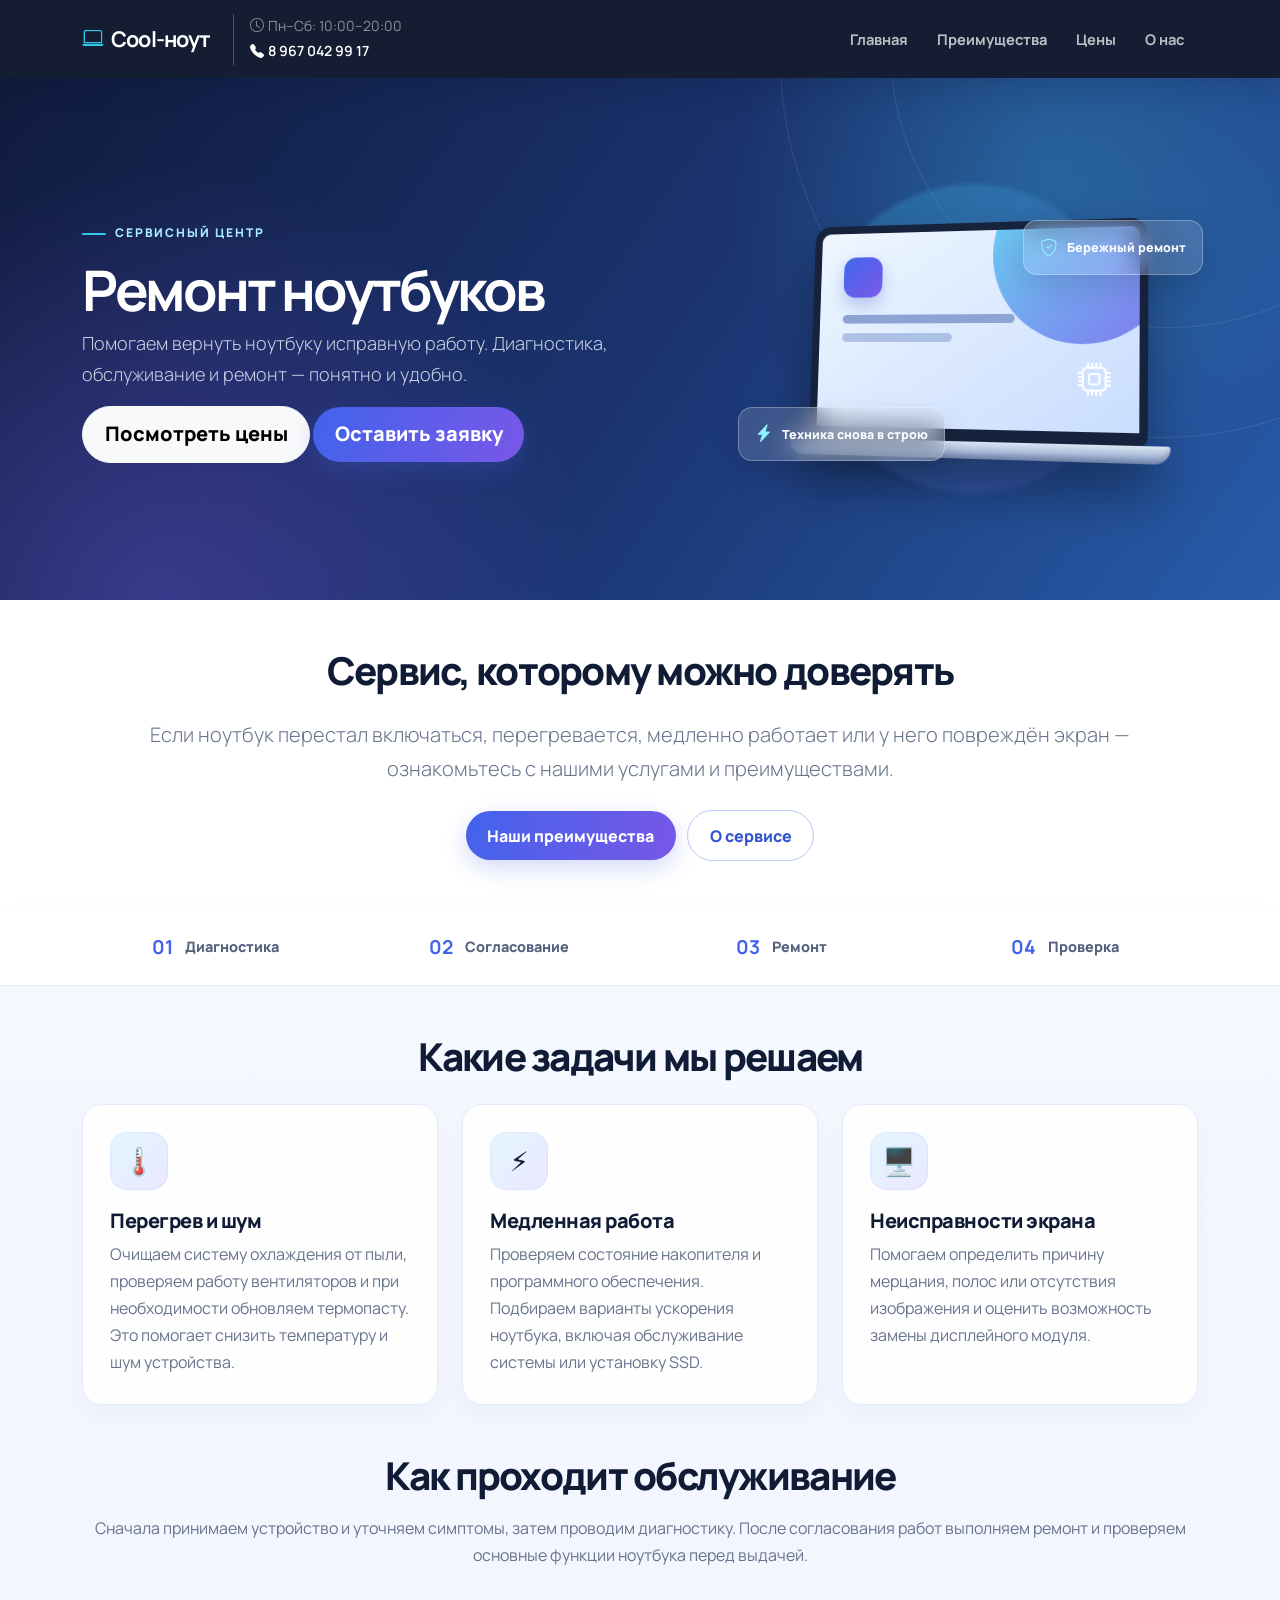
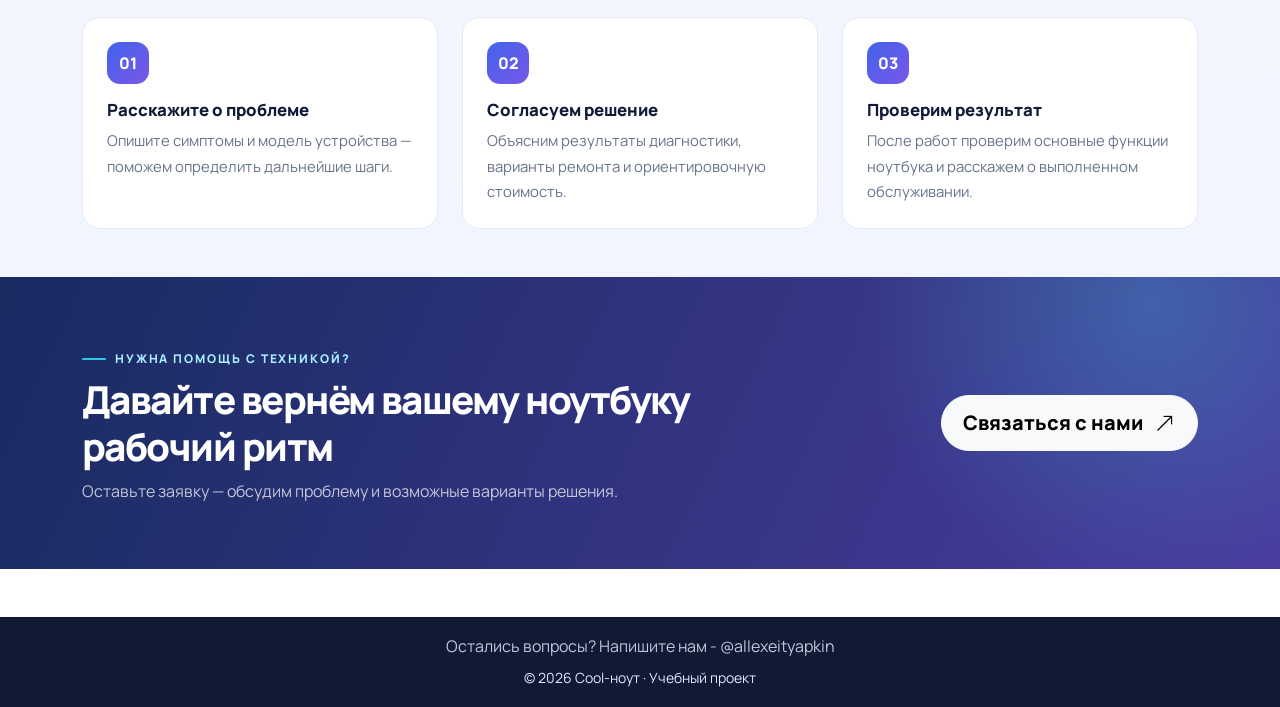
==== index.html @ 17b7eaa2 "project" ====
<!DOCTYPE html>
<html lang="ru">
 <head>
  <meta charset="utf-8"/>
  <meta content="width=device-width, initial-scale=1" name="viewport"/>
  <title>
   Главная — НоутбукСервис
  </title>
  <link href="https://cdn.jsdelivr.net/npm/bootstrap@5.3.8/dist/css/bootstrap.min.css" rel="stylesheet"/>
  <link href="https://cdn.jsdelivr.net/npm/bootstrap-icons@1.11.3/font/bootstrap-icons.min.css" rel="stylesheet"/>
  <link href="css/style.css" rel="stylesheet"/>
 </head>
 <body>
  <nav class="navbar navbar-expand-lg navbar-dark sticky-top site-nav">
   <div class="container">
    <div class="d-flex align-items-center me-auto me-lg-3">
  <a class="navbar-brand fw-bold mb-0" href="index.html">
    <i class="bi bi-laptop me-2"></i>Cool-ноут
  </a>
  <div class="d-none d-md-block border-start border-light border-opacity-25 ps-3 ms-2">
    <div class="text-white-50 small"><i class="bi bi-clock me-1"></i>Пн–Сб: 10:00–20:00</div>
    <a href="tel:+79670429917" class="text-white text-decoration-none fw-semibold small">
      <i class="bi bi-telephone-fill me-1"></i>8 967 042 99 17
    </a>
  </div>
</div>

    <button aria-controls="menu" aria-expanded="false" aria-label="Открыть меню" class="navbar-toggler" data-bs-target="#menu" data-bs-toggle="collapse" type="button">
     <span class="navbar-toggler-icon">
     </span>
    </button>
    <div class="collapse navbar-collapse" id="menu">
     <ul class="navbar-nav ms-lg-auto">
      <li class="nav-item">
       <a class="nav-link" href="index.html">
        Главная
       </a>
      </li>
      <li class="nav-item">
       <a class="nav-link" href="advantages.html">
        Преимущества
       </a>
      </li>
      <li class="nav-item">
       <a class="nav-link" href="prices.html">
        Цены
       </a>
      </li>
      <li class="nav-item">
       <a class="nav-link" href="about.html">
        О нас
       </a>
      </li>
     </ul>
    </div>
   </div>
  </nav>
  <main>
   <header class="hero py-5">
    <div class="container py-lg-5">
     <div class="row align-items-center g-4">
      <div class="col-lg-7">
       <p class="eyebrow">
        Сервисный центр
       </p>
       <h1 class="display-4 fw-bold">
        Ремонт ноутбуков
       </h1>
       <p class="lead">
        Помогаем вернуть ноутбуку исправную работу. Диагностика, обслуживание и ремонт — понятно и удобно.
       </p>
       <a class="btn btn-light btn-lg" href="prices.html">
        Посмотреть цены
       </a>
       <button type="button" class="btn btn-primary btn-lg mt-0" data-bs-toggle="modal" data-bs-target="#consultModal">
            Оставить заявку
       </button>

      </div>
      <div class="col-lg-5 text-center">
       <div class="hero-visual" aria-label="Иллюстрация ноутбука">
        <div class="glow-orbit"></div>
        <div class="laptop-device">
         <div class="laptop-screen"><span class="screen-dot"></span><span class="screen-line"></span><span class="screen-line short"></span><span class="screen-chip"><i class="bi bi-cpu"></i></span></div>
         <div class="laptop-base"></div>
        </div>
        <div class="floating-tag tag-top"><i class="bi bi-shield-check"></i> Бережный ремонт</div>
        <div class="floating-tag tag-bottom"><i class="bi bi-lightning-charge-fill"></i> Техника снова в строю</div>
       </div>
      </div>
     </div>
    </div>
   </header>
   <section class="py-5 reveal">
    <div class="container">
     <h2 class="section-title text-center mb-4">
      Сервис, которому можно доверять
     </h2>
     <p class="text-center lead">
      Если ноутбук перестал включаться, перегревается, медленно работает или у него повреждён экран — ознакомьтесь с нашими услугами и преимуществами.
     </p>
     <div class="text-center mt-4">
      <a class="btn btn-primary me-2" href="advantages.html">
       Наши преимущества
      </a>
      <a class="btn btn-outline-primary" href="about.html">
       О сервисе
      </a>
     </div>
    </div>
   </section>
   <section class="trust-strip">
    <div class="container">
     <div class="row g-3 text-center">
      <div class="col-6 col-lg-3"><strong>01</strong><span>Диагностика</span></div>
      <div class="col-6 col-lg-3"><strong>02</strong><span>Согласование</span></div>
      <div class="col-6 col-lg-3"><strong>03</strong><span>Ремонт</span></div>
      <div class="col-6 col-lg-3"><strong>04</strong><span>Проверка</span></div>
     </div>
    </div>
   </section>
   <section class="py-5 section-soft reveal">
    <div class="container">
     <h2 class="section-title text-center mb-4">
      Какие задачи мы решаем
     </h2>
     <div class="row g-4">
      <div class="col-md-4">
       <article class="feature-card h-100 reveal">
        <div class="feature-icon">
         🌡️
        </div>
        <h3 class="h5">
         Перегрев и шум
        </h3>
        <p>
         Очищаем систему охлаждения от пыли, проверяем работу вентиляторов и при необходимости обновляем термопасту. Это помогает снизить температуру и шум устройства.
        </p>
       </article>
      </div>
      <div class="col-md-4">
       <article class="feature-card h-100 reveal">
        <div class="feature-icon">
         ⚡
        </div>
        <h3 class="h5">
         Медленная работа
        </h3>
        <p>
         Проверяем состояние накопителя и программного обеспечения. Подбираем варианты ускорения ноутбука, включая обслуживание системы или установку SSD.
        </p>
       </article>
      </div>
      <div class="col-md-4">
       <article class="feature-card h-100 reveal">
        <div class="feature-icon">
         🖥️
        </div>
        <h3 class="h5">
         Неисправности экрана
        </h3>
        <p>
         Помогаем определить причину мерцания, полос или отсутствия изображения и оценить возможность замены дисплейного модуля.
        </p>
       </article>
      </div>
     </div>
     <h2 class="section-title text-center mt-5 mb-3">
      Как проходит обслуживание
     </h2>
     <p class="text-center">
      Сначала принимаем устройство и уточняем симптомы, затем проводим диагностику. После согласования работ выполняем ремонт и проверяем основные функции ноутбука перед выдачей.
     </p>
     <div class="row g-4 mt-4 process-grid">
      <div class="col-md-4"><div class="process-card"><span>01</span><h3>Расскажите о проблеме</h3><p>Опишите симптомы и модель устройства — поможем определить дальнейшие шаги.</p></div></div>
      <div class="col-md-4"><div class="process-card"><span>02</span><h3>Согласуем решение</h3><p>Объясним результаты диагностики, варианты ремонта и ориентировочную стоимость.</p></div></div>
      <div class="col-md-4"><div class="process-card"><span>03</span><h3>Проверим результат</h3><p>После работ проверим основные функции ноутбука и расскажем о выполненном обслуживании.</p></div></div>
     </div>
    </div>
   </section>
   <section class="cta-band reveal">
    <div class="container d-lg-flex align-items-center justify-content-between gap-4">
     <div><p class="eyebrow mb-2">Нужна помощь с техникой?</p><h2>Давайте вернём вашему ноутбуку рабочий ритм</h2><p class="mb-lg-0">Оставьте заявку — обсудим проблему и возможные варианты решения.</p></div>
     <button type="button" class="btn btn-light btn-lg mt-3 mt-lg-0" data-bs-toggle="modal" data-bs-target="#consultModal">Связаться с нами <i class="bi bi-arrow-up-right ms-2"></i></button>
    </div>
   </section>
  </main>
  <footer class="py-3 mt-5">
   <div class="container text-center">
    <p class="mb-1">
     Остались вопросы? Напишите нам - @allexeityapkin
    </p>
    <small>© 2026 Cool-ноут · Учебный проект</small>
   </div>
  </footer>
  <script src="https://cdn.jsdelivr.net/npm/bootstrap@5.3.8/dist/js/bootstrap.bundle.min.js">
  </script>
  <!-- MODAL: ЗАЯВКА НА КОНСУЛЬТАЦИЮ -->
<div class="modal fade" id="consultModal" tabindex="-1" aria-labelledby="consultModalLabel" aria-hidden="true">
  <div class="modal-dialog modal-dialog-centered">
    <div class="modal-content">
      <div class="modal-header">
        <h5 class="modal-title" id="consultModalLabel">Оставьте заявку, и мы с вами свяжемся</h5>
        <button type="button" class="btn-close" data-bs-dismiss="modal" aria-label="Закрыть"></button>
      </div>
      <div class="modal-body">
        <form id="consultForm" novalidate>
          <div class="mb-3">
            <label for="clientName" class="form-label">Ваше имя</label>
            <input type="text" class="form-control" id="clientName" name="name" required>
          </div>
          <div class="mb-3">
            <label for="clientPhone" class="form-label">Ваш телефон</label>
            <input type="tel" class="form-control" id="clientPhone" name="phone"
                   pattern="[\d\s\+\-]{6,20}" required>
            <div class="form-text">Например: +7 (999) 123-45-67</div>
          </div>
          <div class="mb-3">
            <label for="clientProblem" class="form-label">Краткое описание проблемы</label>
            <textarea class="form-control" id="clientProblem" name="problem" rows="3" required
                      placeholder="Например: ноутбук сильно греется и шумит"></textarea>
          </div>
          <div class="alert alert-success d-none" id="consultSuccess">
            Заявка отправлена! Мы свяжемся с вами в ближайшее время.
          </div>
          <button type="submit" class="btn btn-primary w-100">Отправить заявку</button>
        </form>
      </div>
    </div>
  </div>
</div>

<script>
  document.getElementById('consultForm').addEventListener('submit', function (e) {
    e.preventDefault();
    const form = e.target;
    if (!form.checkValidity()) {
      form.reportValidity();
      return;
    }
    // Пока данные никуда не уходят: здесь можно подключить почту,
    // Telegram-бота или свой бэкенд.
    document.getElementById('consultSuccess').classList.remove('d-none');
    form.reset();
    setTimeout(function () {
      const modal = bootstrap.Modal.getInstance(document.getElementById('consultModal'));
      modal.hide();
      document.getElementById('consultSuccess').classList.add('d-none');
    }, 2500);
  });
</script>
<!-- END MODAL -->

 
 <script>
  // Плавное появление блоков при прокрутке страницы.
  document.documentElement.classList.add('js-ready');
  const revealObserver = new IntersectionObserver((entries) => {
   entries.forEach((entry) => {
    if (entry.isIntersecting) { entry.target.classList.add('is-visible'); revealObserver.unobserve(entry.target); }
   });
  }, { threshold: 0.12 });
  document.querySelectorAll('.reveal').forEach((element) => revealObserver.observe(element));
 </script>
 <button id="backToTop" class="back-to-top" aria-label="Наверх">
    <i class="bi bi-arrow-up"></i>
</button>
<script>
    const backToTop = document.getElementById('backToTop');

    window.addEventListener('scroll', () => {
        if (window.scrollY > 300) {
            backToTop.classList.add('show');
        } else {
            backToTop.classList.remove('show');
        }
    });

    backToTop.addEventListener('click', () => {
        window.scrollTo({
            top: 0,
            behavior: 'smooth'
        });
    });
</script>
 </body>
</html>
---- css/style.css ----
@import url('https://fonts.googleapis.com/css2?family=Manrope:wght@400;500;600;700;800&display=swap');

:root {
  --ink: #101b35;
  --muted: #68748d;
  --blue: #4263eb;
  --cyan: #31c7e8;
  --violet: #7957e8;
  --surface: #ffffff;
  --soft: #f3f6ff;
  --line: #e5eaf5;
  --shadow: 0 18px 55px rgba(24, 43, 91, .10);
}

* { box-sizing: border-box; }
html { scroll-behavior: smooth; }
body {
  color: var(--ink);
  background: #fff;
  font-family: 'Manrope', system-ui, -apple-system, sans-serif;
  line-height: 1.7;
  overflow-x: hidden;
}
::selection { background: #dce5ff; color: var(--ink); }
a { transition: color .2s ease, opacity .2s ease; }

.site-nav {
  background: rgba(12, 20, 43, .96) !important;
  backdrop-filter: blur(16px);
  box-shadow: 0 8px 30px rgba(8, 17, 42, .16);
  padding: .85rem 0;
}
.navbar-brand { letter-spacing: -.04em; font-size: 1.35rem; }
.navbar-brand i { color: var(--cyan); }
.site-nav .nav-link {
  color: rgba(255,255,255,.72) !important;
  font-size: .92rem;
  font-weight: 700;
  padding: .6rem .9rem !important;
  border-radius: 999px;
}
.site-nav .nav-link:hover, .site-nav .nav-link:focus {
  color: #fff !important;
  background: rgba(255,255,255,.10);
}

.hero {
  position: relative;
  isolation: isolate;
  overflow: hidden;
  color: #fff;
  background: radial-gradient(circle at 82% 18%, rgba(67, 201, 238, .25), transparent 28%),
              radial-gradient(circle at 12% 100%, rgba(126, 88, 232, .34), transparent 35%),
              linear-gradient(125deg, #101b3d 0%, #1b3470 52%, #275caa 100%);
}
.hero::before, .hero::after {
  content: ''; position: absolute; z-index: -1; border: 1px solid rgba(255,255,255,.10);
  border-radius: 50%; pointer-events: none;
}
.hero::before { width: 560px; height: 560px; right: -170px; top: -310px; }
.hero::after { width: 760px; height: 760px; right: -260px; top: -400px; }
.hero .container { position: relative; }
.hero h1 { letter-spacing: -.055em; line-height: 1.08; max-width: 720px; }
.hero .lead { color: rgba(239,245,255,.82); max-width: 610px; font-size: 1.13rem; }
.eyebrow {
  display: inline-flex; align-items: center; gap: .55rem;
  text-transform: uppercase; letter-spacing: .16em; font-size: .75rem;
  font-weight: 800; color: #a8edff;
}
.eyebrow::before { content: ''; width: 24px; height: 2px; border-radius: 2px; background: var(--cyan); }
.btn { border-radius: 999px; font-weight: 800; padding: .78rem 1.35rem; transition: transform .25s ease, box-shadow .25s ease, background .25s ease; }
.btn:hover { transform: translateY(-3px); box-shadow: 0 12px 28px rgba(10,20,55,.18); }
.btn-primary { border: 0; background: linear-gradient(110deg, var(--blue), var(--violet)); box-shadow: 0 8px 22px rgba(66,99,235,.24); }
.btn-primary:hover, .btn-primary:focus { background: linear-gradient(110deg, #3454dc, #6945db); }
.btn-outline-primary { border-color: #b9c7fa; color: #3455cf; }

.hero-visual { position: relative; min-height: 330px; display: grid; place-items: center; }
.glow-orbit { position: absolute; width: 310px; height: 310px; border-radius: 50%; background: linear-gradient(135deg, rgba(53,205,239,.25), rgba(121,87,232,.20)); filter: blur(2px); animation: pulseGlow 5s ease-in-out infinite; }
.laptop-device { position: relative; width: min(100%, 370px); transform: perspective(900px) rotateY(-13deg) rotateX(5deg); filter: drop-shadow(0 28px 25px rgba(0,0,0,.35)); animation: floatLaptop 6s ease-in-out infinite; }
.laptop-screen { height: 220px; margin: 0 13px; padding: 25px; border: 8px solid #17223d; border-bottom-width: 12px; border-radius: 17px 17px 8px 8px; background: linear-gradient(145deg, #eff7ff, #c9ddff); position: relative; overflow: hidden; }
.laptop-screen::before { content: ''; position: absolute; width: 180px; height: 180px; right: -35px; top: -65px; border-radius: 50%; background: linear-gradient(135deg, #4dd5ee, #7562ec); opacity: .85; }
.screen-dot { display: block; position: relative; width: 42px; height: 42px; border-radius: 13px; background: linear-gradient(135deg, #4167ed, #7b59e8); box-shadow: 0 8px 18px #4c69cb55; }
.screen-line { display: block; position: relative; width: 65%; height: 9px; margin-top: 18px; border-radius: 10px; background: #8ca4d4; }
.screen-line.short { width: 42%; margin-top: 10px; opacity: .6; }
.screen-chip { position: absolute; right: 27px; bottom: 24px; color: #fff; font-size: 2rem; }
.laptop-base { height: 17px; margin: 0 -8px; border-radius: 2px 2px 16px 16px; background: linear-gradient(#dce7f7, #8399bf); box-shadow: inset 0 -4px 5px rgba(20,35,65,.2); }
.floating-tag { position: absolute; z-index: 2; display: flex; align-items: center; gap: .55rem; padding: .7rem 1rem; border: 1px solid rgba(255,255,255,.28); border-radius: 14px; background: rgba(255,255,255,.14); backdrop-filter: blur(14px); color: #fff; font-size: .78rem; font-weight: 800; box-shadow: 0 12px 30px rgba(0,0,0,.12); animation: floatTag 5s ease-in-out infinite; }
.floating-tag i { color: #8ff0ff; font-size: 1.1rem; }
.tag-top { top: 14%; right: -1%; }
.tag-bottom { bottom: 13%; left: -2%; animation-delay: -2s; }

.trust-strip { padding: 1.35rem 0; background: #fff; border-bottom: 1px solid var(--line); box-shadow: 0 10px 30px rgba(25,45,90,.035); }
.trust-strip .col-6, .trust-strip .col-lg-3 { display: flex; justify-content: center; align-items: center; gap: .75rem; }
.trust-strip strong { color: var(--blue); font-size: 1.2rem; }
.trust-strip span { color: #53617d; font-weight: 800; font-size: .9rem; }
.section-title { color: var(--ink); font-weight: 800; letter-spacing: -.045em; }
main section > .container > .section-title { font-size: clamp(1.8rem, 3vw, 2.55rem); }
main p { color: var(--muted); }
.section-soft { background: linear-gradient(180deg, #f6f8ff, #f1f5ff); }
.feature-card {
  position: relative; height: 100%; padding: 1.7rem; border-radius: 1.25rem;
  background: rgba(255,255,255,.92); border: 1px solid #e4eafa;
  box-shadow: 0 8px 25px rgba(27,48,100,.045);
  transition: transform .3s ease, box-shadow .3s ease, border-color .3s ease;
}
.feature-card:hover { transform: translateY(-8px); border-color: #c5d2ff; box-shadow: var(--shadow); }
.feature-card h2, .feature-card h3 { color: var(--ink); font-weight: 800; letter-spacing: -.025em; }
.feature-card p { color: var(--muted); margin-bottom: 0; }
.feature-icon { display: grid; place-items: center; width: 58px; height: 58px; margin-bottom: 1.15rem; border-radius: 17px; font-size: 1.7rem; background: linear-gradient(135deg, #e4f6ff, #eae8ff); box-shadow: inset 0 0 0 1px rgba(87,112,215,.08); }
.process-card { height: 100%; padding: 1.5rem; border-radius: 1.1rem; background: #fff; border: 1px solid var(--line); }
.process-card > span { display: inline-grid; place-items: center; width: 42px; height: 42px; margin-bottom: 1rem; border-radius: 13px; color: #fff; font-weight: 800; background: linear-gradient(135deg, var(--blue), var(--violet)); }
.process-card h3 { font-size: 1.05rem; font-weight: 800; color: var(--ink); }
.process-card p { margin-bottom: 0; font-size: .93rem; }
.cta-band { padding: 4rem 0; color: #fff; background: radial-gradient(circle at 90% 10%, rgba(66,220,238,.25), transparent 25%), linear-gradient(115deg, #182b61, #493b9d); }
.cta-band h2 { max-width: 720px; font-weight: 800; letter-spacing: -.04em; font-size: clamp(1.7rem, 3vw, 2.6rem); }
.cta-band p:not(.eyebrow) { color: rgba(255,255,255,.72); }
.cta-band .eyebrow { color: #a7edff; }

.price-table { border-radius: 1rem; overflow: hidden; box-shadow: var(--shadow); border: 1px solid var(--line); }
.price-table .table { margin: 0; }
.price-table thead th { padding: 1rem 1.2rem; background: #172750; border-color: rgba(255,255,255,.12); }
.price-table tbody td { padding: .9rem 1.2rem; border-color: var(--line); color: #46536f; }
.price-table tbody tr { transition: background .2s ease; }
.price-table tbody tr:hover { background: #edf2ff; }
.alert-info { color: #284a9c; background: #edf4ff; border: 1px solid #d7e4ff; border-radius: 1rem; }
.about-symbol { display: grid; place-items: center; min-height: 250px; border-radius: 1.5rem; color: #fff; background: radial-gradient(circle at 25% 20%, #5ad9ef, transparent 35%), linear-gradient(135deg, #294db2, #7656db); font-size: 6rem; box-shadow: var(--shadow); }

footer { margin-top: 0 !important; padding: 2.1rem 0 !important; color: #dce7ff; background: #101a35; }
footer p { color: rgba(235,242,255,.8); }
footer a { color: #8ceaff; text-decoration: none; }
footer a:hover { color: #fff; }

/* Scroll reveal */
.js-ready .reveal { opacity: 0; transform: translateY(24px); transition: opacity .7s ease, transform .7s cubic-bezier(.2,.7,.2,1); }
.js-ready .reveal.is-visible { opacity: 1; transform: translateY(0); }
.feature-card.reveal:nth-child(2) { transition-delay: .08s; }
.feature-card.reveal:nth-child(3) { transition-delay: .16s; }
@keyframes floatLaptop { 0%,100% { transform: perspective(900px) rotateY(-13deg) rotateX(5deg) translateY(0); } 50% { transform: perspective(900px) rotateY(-13deg) rotateX(5deg) translateY(-13px); } }
@keyframes floatTag { 0%,100% { translate: 0 0; } 50% { translate: 0 -9px; } }
@keyframes pulseGlow { 0%,100% { transform: scale(.96); opacity: .7; } 50% { transform: scale(1.06); opacity: 1; } }

@media (max-width: 991.98px) {
  .site-nav .navbar-collapse { padding-top: .8rem; }
  .site-nav .nav-link { padding-left: .8rem !important; }
  .hero-visual { min-height: 290px; margin-top: 1rem; }
  .laptop-device { max-width: 330px; }
  .laptop-screen { height: 195px; }
  .tag-top { right: 0; }
  .tag-bottom { left: 0; }
}
@media (max-width: 575.98px) {
  .hero { text-align: center; }
  .hero .eyebrow { justify-content: center; }
  .hero h1 { font-size: 2.55rem; }
  .hero .lead { font-size: 1rem; }
  .hero-visual { min-height: 245px; }
  .laptop-device { max-width: 275px; }
  .laptop-screen { height: 165px; padding: 18px; }
  .floating-tag { font-size: .67rem; padding: .55rem .7rem; }
  .tag-top { top: 4%; right: -2%; }
  .tag-bottom { bottom: 4%; left: -2%; }
  .trust-strip .col-6 { gap: .45rem; }
  .trust-strip span { font-size: .78rem; }
}
@media (prefers-reduced-motion: reduce) {
  *, *::before, *::after { scroll-behavior: auto !important; animation-duration: .01ms !important; animation-iteration-count: 1 !important; transition-duration: .01ms !important; }
  .js-ready .reveal { opacity: 1; transform: none; }
}
/* Кнопка возврата наверх */
.back-to-top {
    position: fixed;
    right: 30px;
    bottom: 30px;
    width: 55px;
    height: 55px;
    border: none;
    border-radius: 16px;
    background: linear-gradient(135deg, #2563eb, #7c3aed);
    color: white;
    font-size: 24px;
    cursor: pointer;
    z-index: 9999;

    opacity: 0;
    visibility: hidden;
    transform: translateY(20px);

    transition: all 0.3s ease;
    box-shadow: 0 8px 25px rgba(37, 99, 235, 0.35);
}

.back-to-top.show {
    opacity: 1;
    visibility: visible;
    transform: translateY(0);
}

.back-to-top:hover {
    transform: translateY(-5px);
    box-shadow: 0 12px 30px rgba(124, 58, 237, 0.45);
}

html {
    scroll-behavior: smooth;
}

@media (max-width: 576px) {
    .back-to-top {
        right: 18px;
        bottom: 18px;
        width: 48px;
        height: 48px;
    }
}
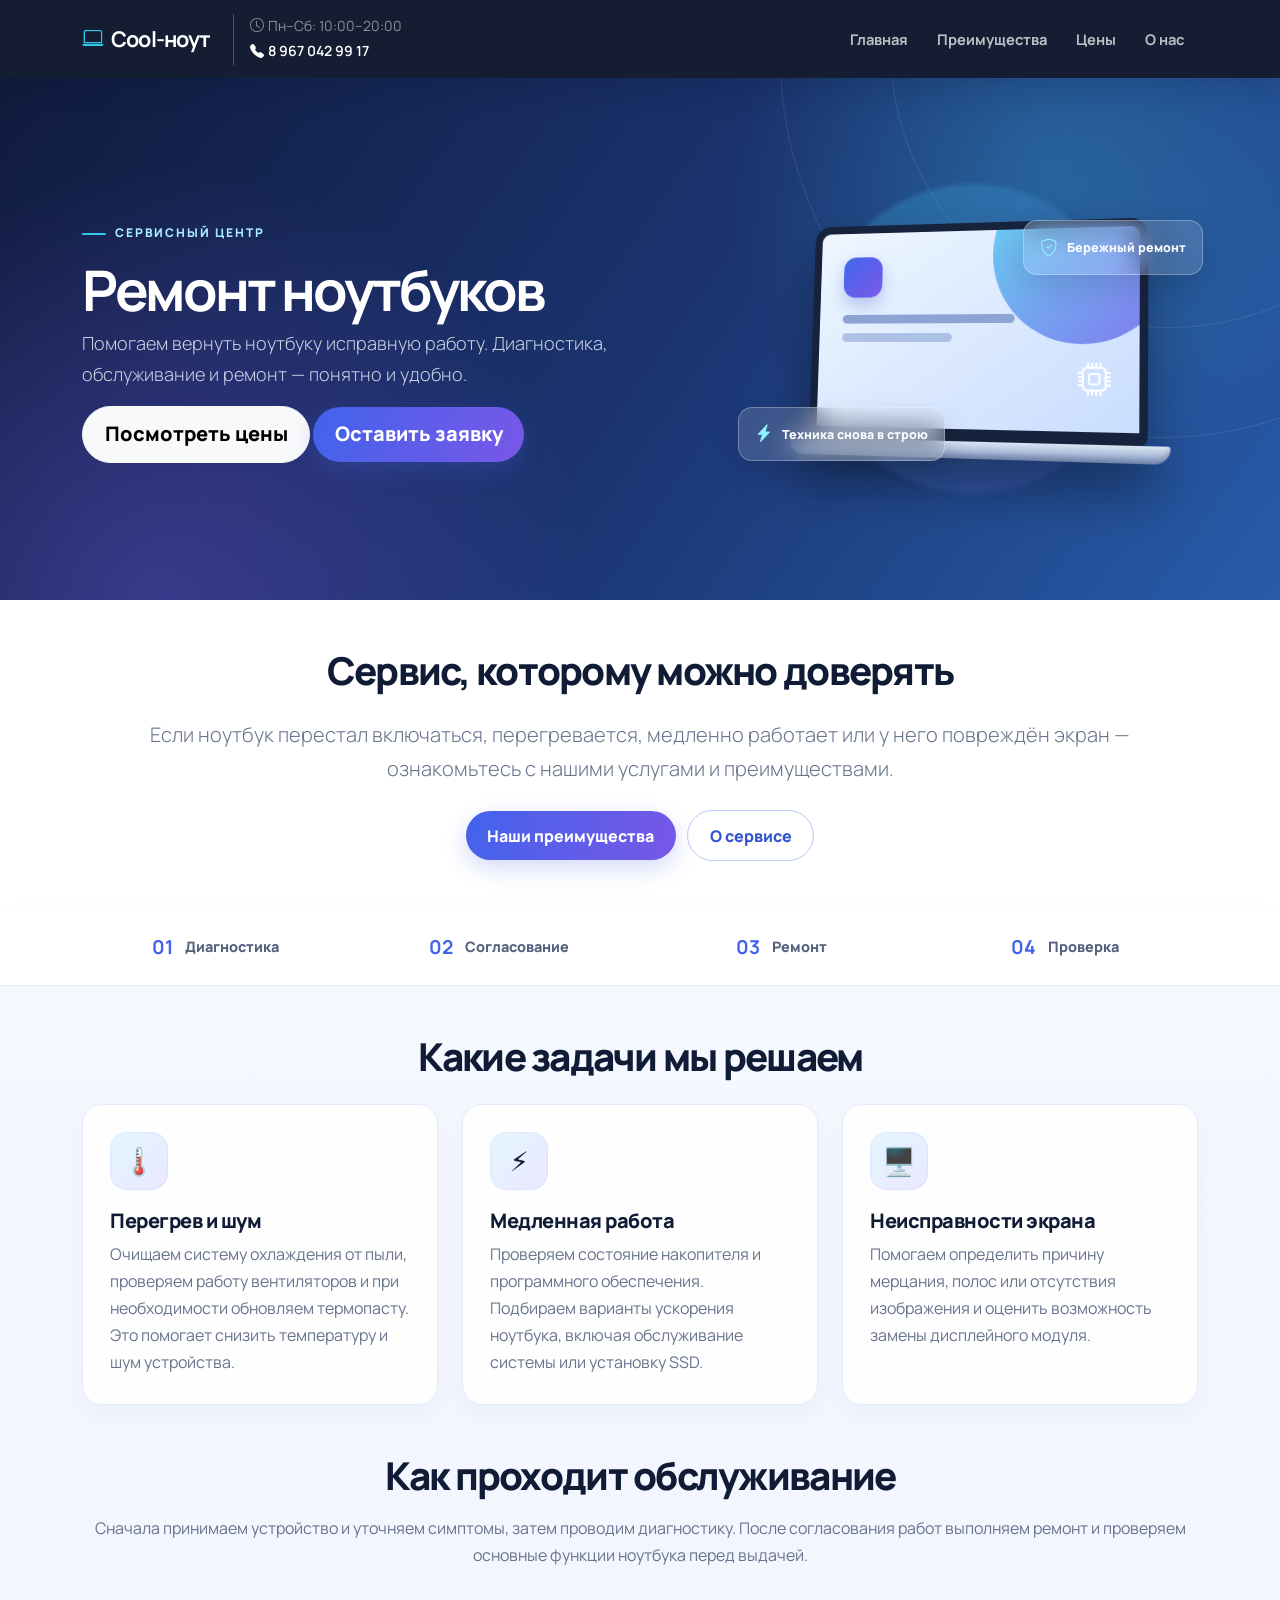
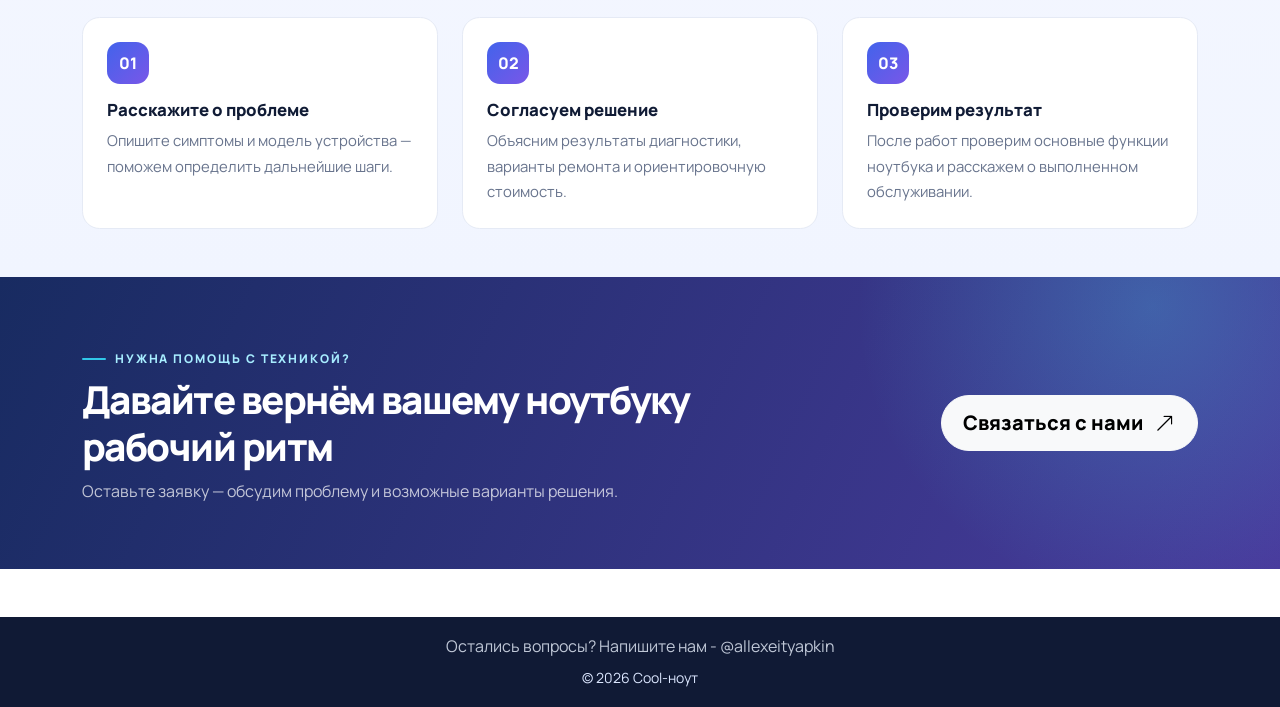
==== commit 1199b63d: "Red" ====
--- a/index.html
+++ b/index.html
@@ -190,7 +190,7 @@
     <p class="mb-1">
      Остались вопросы? Напишите нам - @allexeityapkin
     </p>
-    <small>© 2026 Cool-ноут · Учебный проект</small>
+    <small>© 2026 Cool-ноут</small>
    </div>
   </footer>
   <script src="https://cdn.jsdelivr.net/npm/bootstrap@5.3.8/dist/js/bootstrap.bundle.min.js">
